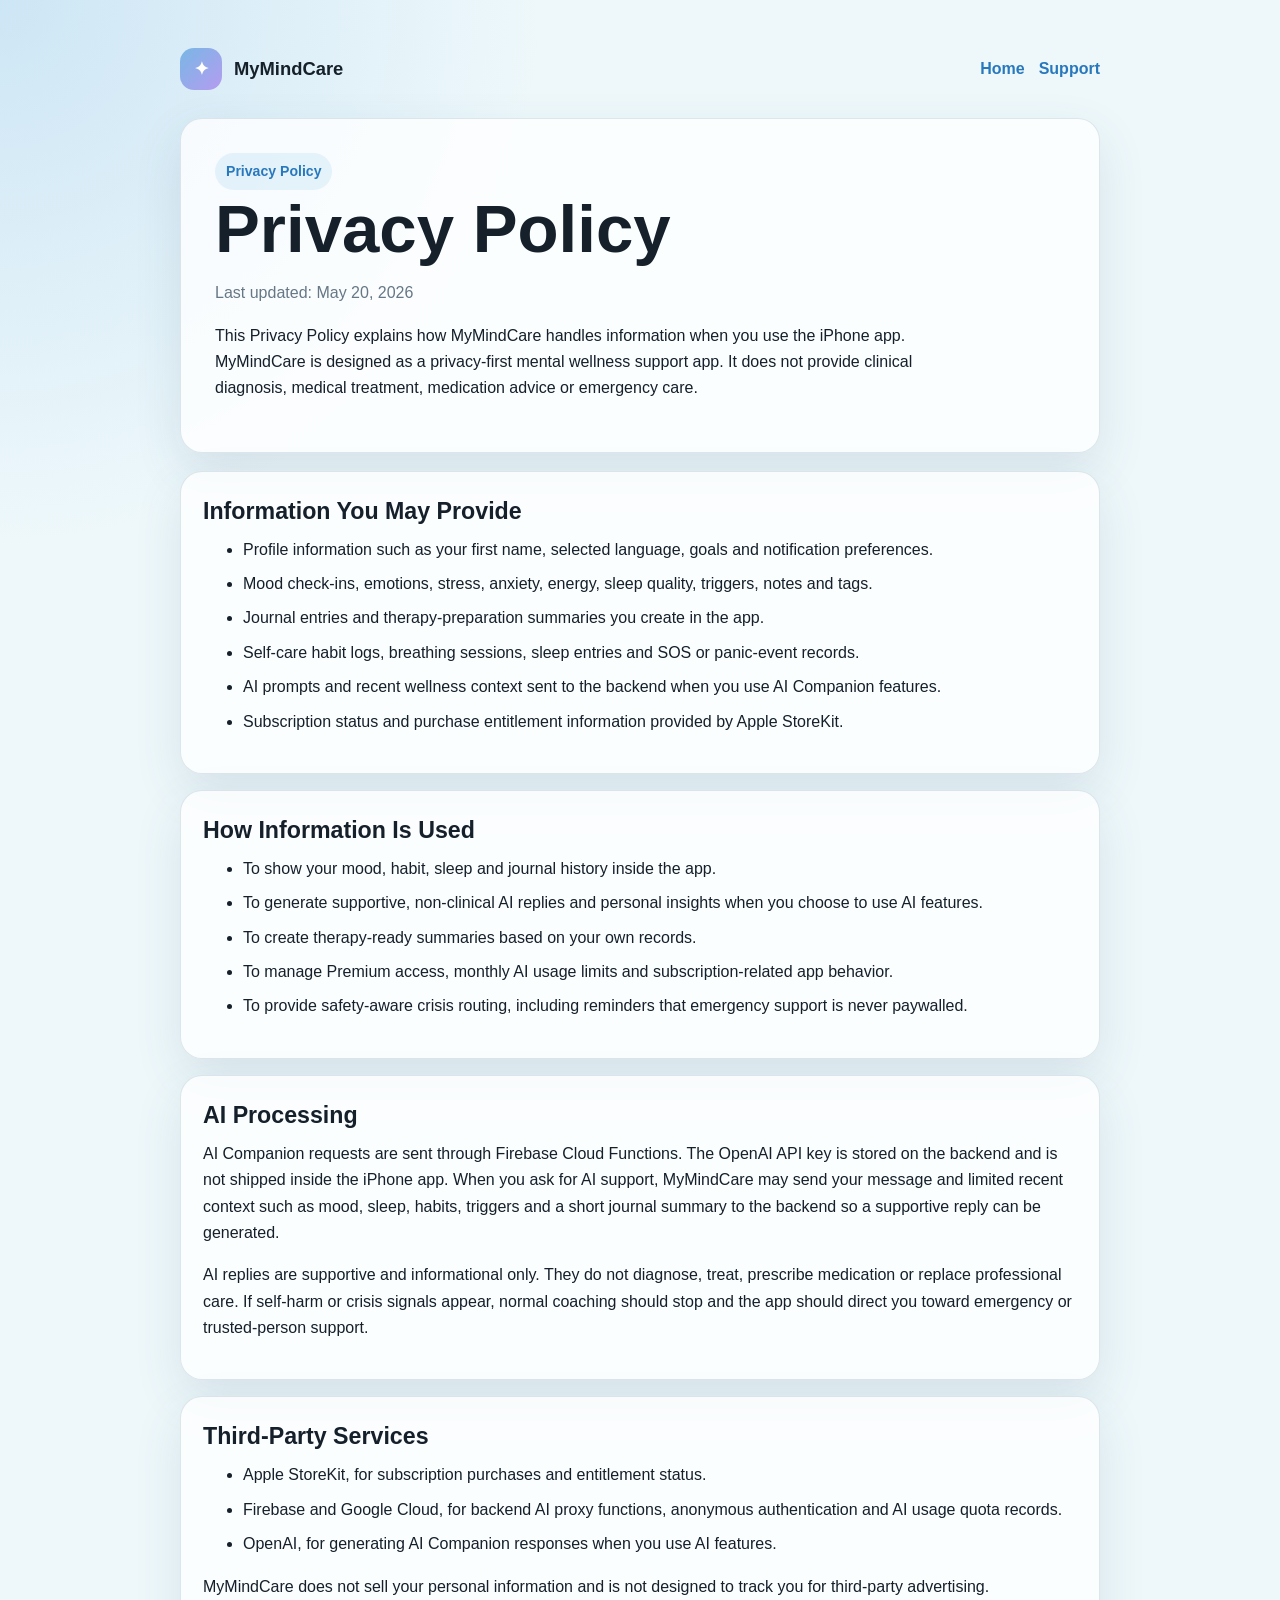
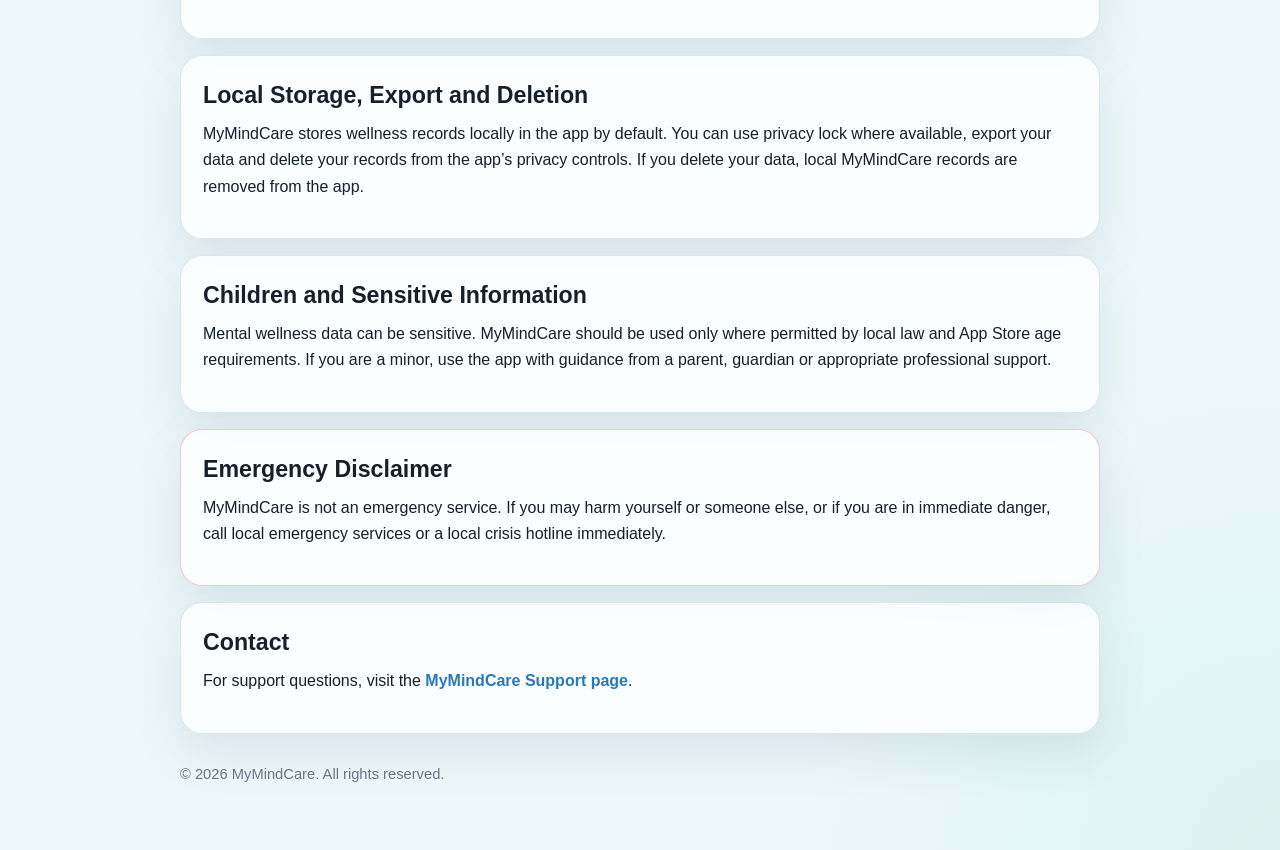
==== privacy.html @ efa2cc82 "Add MyMindCare legal pages" ====
<!doctype html>
<html lang="en">
<head>
  <meta charset="utf-8">
  <meta name="viewport" content="width=device-width, initial-scale=1">
  <title>Privacy Policy - MyMindCare</title>
  <meta name="description" content="Privacy Policy for MyMindCare.">
  <link rel="stylesheet" href="styles.css">
</head>
<body>
  <main class="page">
    <header>
      <div class="brand">
        <span class="mark">✦</span>
        <span>MyMindCare</span>
      </div>
      <nav aria-label="Main navigation">
        <a href="index.html">Home</a>
        <a href="support.html">Support</a>
      </nav>
    </header>

    <section class="hero">
      <span class="pill">Privacy Policy</span>
      <h1>Privacy Policy</h1>
      <p class="muted">Last updated: May 20, 2026</p>
      <p>
        This Privacy Policy explains how MyMindCare handles information when you use the iPhone app. MyMindCare is designed as a privacy-first mental wellness support app. It does not provide clinical diagnosis, medical treatment, medication advice or emergency care.
      </p>
    </section>

    <section class="card">
      <h2>Information You May Provide</h2>
      <ul>
        <li>Profile information such as your first name, selected language, goals and notification preferences.</li>
        <li>Mood check-ins, emotions, stress, anxiety, energy, sleep quality, triggers, notes and tags.</li>
        <li>Journal entries and therapy-preparation summaries you create in the app.</li>
        <li>Self-care habit logs, breathing sessions, sleep entries and SOS or panic-event records.</li>
        <li>AI prompts and recent wellness context sent to the backend when you use AI Companion features.</li>
        <li>Subscription status and purchase entitlement information provided by Apple StoreKit.</li>
      </ul>
    </section>

    <section class="card">
      <h2>How Information Is Used</h2>
      <ul>
        <li>To show your mood, habit, sleep and journal history inside the app.</li>
        <li>To generate supportive, non-clinical AI replies and personal insights when you choose to use AI features.</li>
        <li>To create therapy-ready summaries based on your own records.</li>
        <li>To manage Premium access, monthly AI usage limits and subscription-related app behavior.</li>
        <li>To provide safety-aware crisis routing, including reminders that emergency support is never paywalled.</li>
      </ul>
    </section>

    <section class="card">
      <h2>AI Processing</h2>
      <p>
        AI Companion requests are sent through Firebase Cloud Functions. The OpenAI API key is stored on the backend and is not shipped inside the iPhone app. When you ask for AI support, MyMindCare may send your message and limited recent context such as mood, sleep, habits, triggers and a short journal summary to the backend so a supportive reply can be generated.
      </p>
      <p>
        AI replies are supportive and informational only. They do not diagnose, treat, prescribe medication or replace professional care. If self-harm or crisis signals appear, normal coaching should stop and the app should direct you toward emergency or trusted-person support.
      </p>
    </section>

    <section class="card">
      <h2>Third-Party Services</h2>
      <ul>
        <li>Apple StoreKit, for subscription purchases and entitlement status.</li>
        <li>Firebase and Google Cloud, for backend AI proxy functions, anonymous authentication and AI usage quota records.</li>
        <li>OpenAI, for generating AI Companion responses when you use AI features.</li>
      </ul>
      <p>
        MyMindCare does not sell your personal information and is not designed to track you for third-party advertising.
      </p>
    </section>

    <section class="card">
      <h2>Local Storage, Export and Deletion</h2>
      <p>
        MyMindCare stores wellness records locally in the app by default. You can use privacy lock where available, export your data and delete your records from the app’s privacy controls. If you delete your data, local MyMindCare records are removed from the app.
      </p>
    </section>

    <section class="card">
      <h2>Children and Sensitive Information</h2>
      <p>
        Mental wellness data can be sensitive. MyMindCare should be used only where permitted by local law and App Store age requirements. If you are a minor, use the app with guidance from a parent, guardian or appropriate professional support.
      </p>
    </section>

    <section class="card warning">
      <h2>Emergency Disclaimer</h2>
      <p>
        MyMindCare is not an emergency service. If you may harm yourself or someone else, or if you are in immediate danger, call local emergency services or a local crisis hotline immediately.
      </p>
    </section>

    <section class="card">
      <h2>Contact</h2>
      <p>
        For support questions, visit the <a href="support.html">MyMindCare Support page</a>.
      </p>
    </section>

    <footer>
      © 2026 MyMindCare. All rights reserved.
    </footer>
  </main>
</body>
</html>
---- styles.css ----
:root {
  color-scheme: light dark;
  --bg: #eef8fb;
  --panel: rgba(255, 255, 255, 0.78);
  --text: #15202b;
  --muted: #667786;
  --blue: #78b7e5;
  --lavender: #b59cf0;
  --mint: #9be0c8;
  --border: rgba(80, 120, 150, 0.18);
}

@media (prefers-color-scheme: dark) {
  :root {
    --bg: #101827;
    --panel: rgba(22, 32, 48, 0.82);
    --text: #eef5fb;
    --muted: #a9b5c3;
    --border: rgba(180, 210, 240, 0.16);
  }
}

* {
  box-sizing: border-box;
}

body {
  margin: 0;
  font-family: -apple-system, BlinkMacSystemFont, "SF Pro Text", "Segoe UI", sans-serif;
  background:
    radial-gradient(circle at top left, rgba(120, 183, 229, 0.28), transparent 34rem),
    radial-gradient(circle at bottom right, rgba(155, 224, 200, 0.24), transparent 30rem),
    var(--bg);
  color: var(--text);
  line-height: 1.65;
}

.page {
  width: min(920px, calc(100% - 32px));
  margin: 0 auto;
  padding: 48px 0 64px;
}

header {
  display: flex;
  justify-content: space-between;
  gap: 20px;
  align-items: center;
  margin-bottom: 28px;
}

.brand {
  display: flex;
  gap: 12px;
  align-items: center;
  font-weight: 800;
  font-size: 1.15rem;
}

.mark {
  display: grid;
  place-items: center;
  width: 42px;
  height: 42px;
  border-radius: 14px;
  background: linear-gradient(135deg, var(--blue), var(--lavender));
  color: white;
}

nav {
  display: flex;
  gap: 14px;
  flex-wrap: wrap;
}

a {
  color: #2878bd;
  font-weight: 650;
  text-decoration: none;
}

a:hover {
  text-decoration: underline;
}

.hero,
.card {
  background: var(--panel);
  border: 1px solid var(--border);
  border-radius: 22px;
  box-shadow: 0 18px 48px rgba(40, 80, 110, 0.12);
}

.hero {
  padding: 34px;
  margin-bottom: 18px;
}

.hero p {
  max-width: 720px;
}

.grid {
  display: grid;
  grid-template-columns: repeat(auto-fit, minmax(240px, 1fr));
  gap: 16px;
  margin-top: 18px;
}

.card {
  padding: 22px;
  margin: 16px 0;
}

h1,
h2,
h3 {
  line-height: 1.16;
  margin: 0 0 12px;
}

h1 {
  font-size: clamp(2.2rem, 7vw, 4.2rem);
  letter-spacing: 0;
}

h2 {
  font-size: 1.45rem;
  margin-top: 4px;
}

p,
ul {
  margin-top: 0;
}

li {
  margin: 8px 0;
}

.muted {
  color: var(--muted);
}

.pill {
  display: inline-flex;
  padding: 7px 11px;
  border-radius: 999px;
  background: rgba(120, 183, 229, 0.16);
  color: #2878bd;
  font-weight: 750;
  font-size: 0.88rem;
}

.warning {
  border-color: rgba(224, 86, 96, 0.32);
}

footer {
  color: var(--muted);
  font-size: 0.92rem;
  margin-top: 28px;
}

@media (max-width: 680px) {
  header {
    align-items: flex-start;
    flex-direction: column;
  }

  .hero {
    padding: 24px;
  }
}
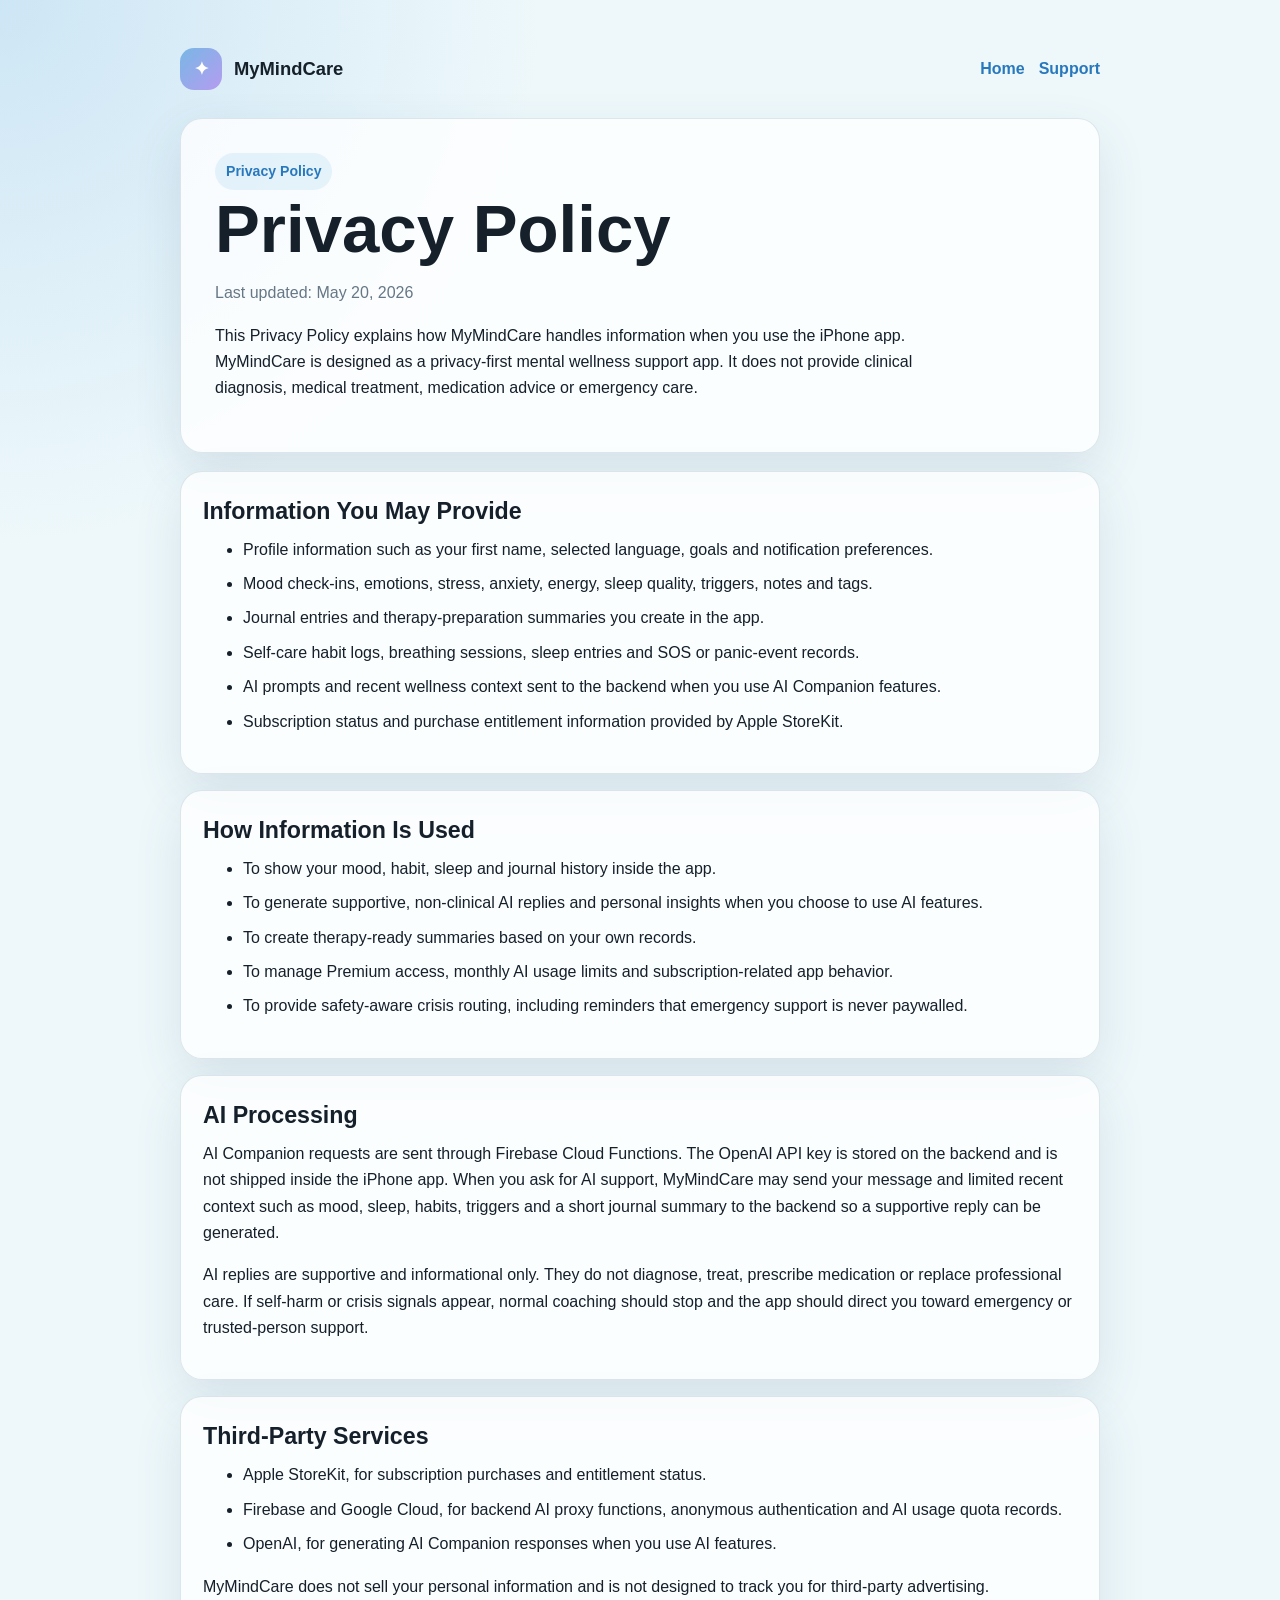
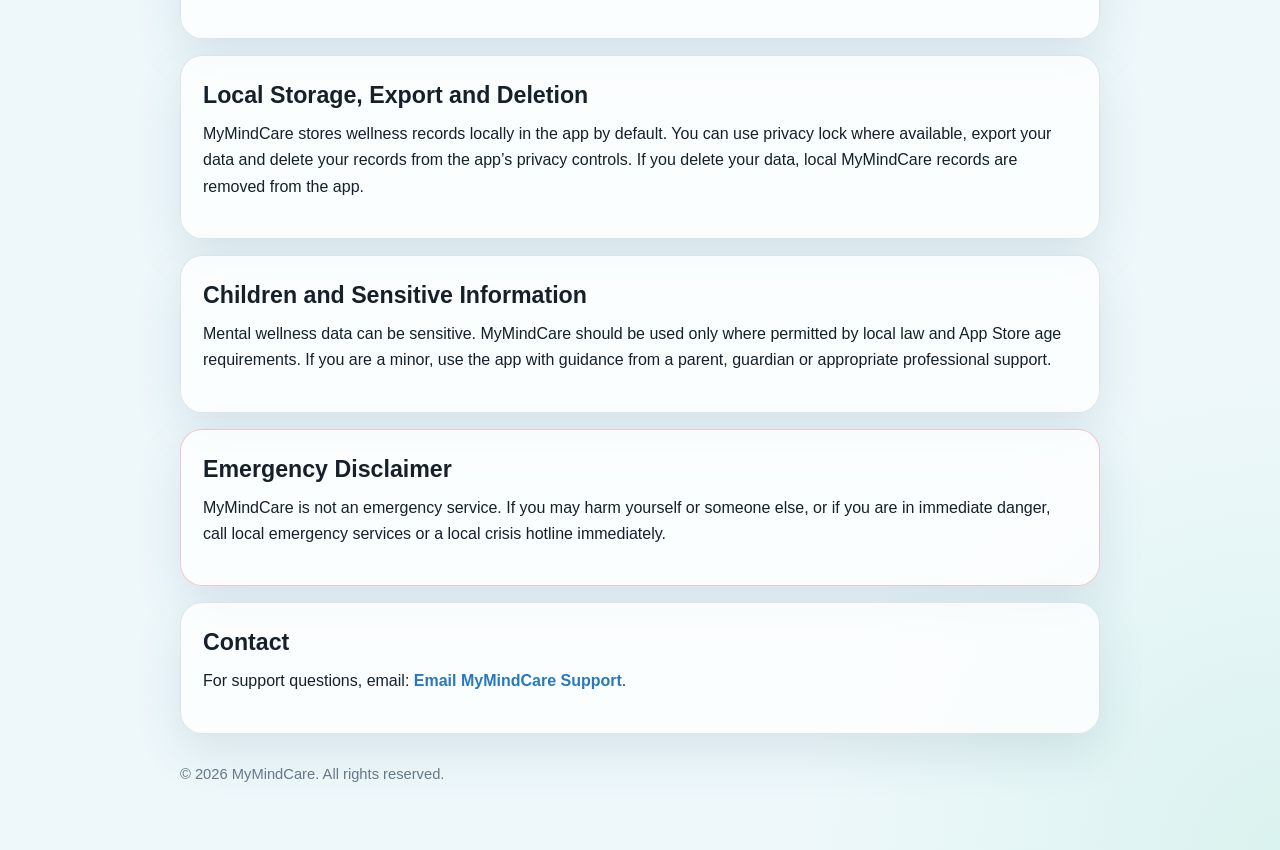
==== commit 768ecaa7: "." ====
--- a/privacy.html
+++ b/privacy.html
@@ -98,7 +98,7 @@
     <section class="card">
       <h2>Contact</h2>
       <p>
-        For support questions, visit the <a href="support.html">MyMindCare Support page</a>.
+        For support questions, email:  <a class="button" href="mailto:info@vuraltuna.com?subject=MyMindCare%20Support">Email MyMindCare Support</a>.
       </p>
     </section>
 
